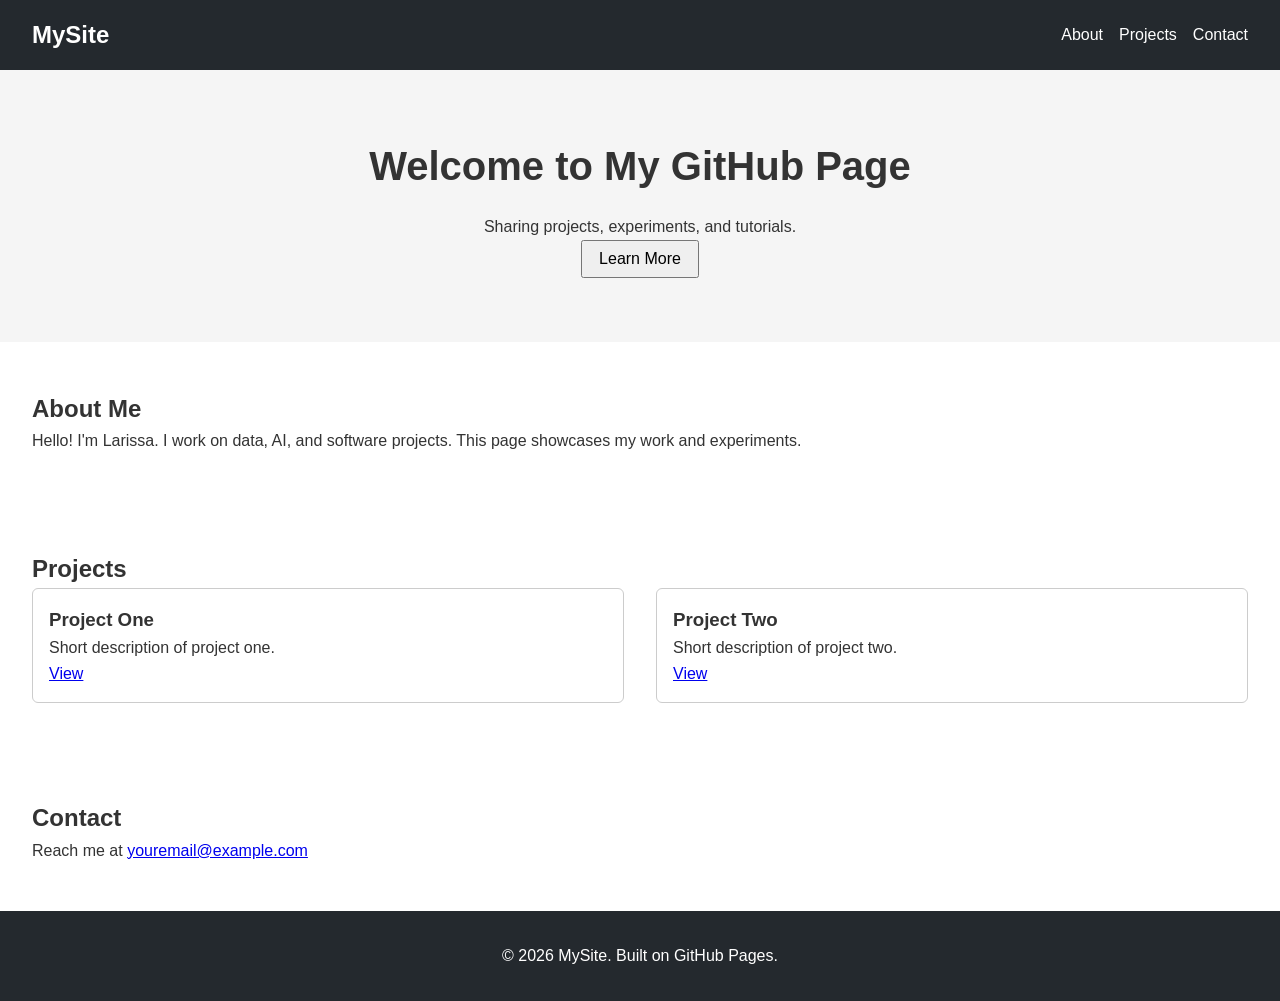
==== index.html @ 7c56d3fb "Initial commit: add home page" ====
<!DOCTYPE html>
<html lang="en">
<head>
    <meta charset="UTF-8">
    <meta name="viewport" content="width=device-width, initial-scale=1.0">
    <title>Home | My GitHub Page</title>
    <link rel="stylesheet" href="style.css">
</head>
<body>
    <header>
        <nav>
            <div class="logo">MySite</div>
            <ul class="nav-links">
                <li><a href="#about">About</a></li>
                <li><a href="#projects">Projects</a></li>
                <li><a href="#contact">Contact</a></li>
            </ul>
        </nav>
    </header>

    <main>
        <section id="hero">
            <h1>Welcome to My GitHub Page</h1>
            <p>Sharing projects, experiments, and tutorials.</p>
            <button id="learnMore">Learn More</button>
        </section>

        <section id="about">
            <h2>About Me</h2>
            <p>Hello! I'm Larissa. I work on data, AI, and software projects. This page showcases my work and experiments.</p>
        </section>

        <section id="projects">
            <h2>Projects</h2>
            <div class="project-grid">
                <div class="project-card">
                    <h3>Project One</h3>
                    <p>Short description of project one.</p>
                    <a href="#">View</a>
                </div>
                <div class="project-card">
                    <h3>Project Two</h3>
                    <p>Short description of project two.</p>
                    <a href="#">View</a>
                </div>
                <!-- Add more project cards as needed -->
            </div>
        </section>

        <section id="contact">
            <h2>Contact</h2>
            <p>Reach me at <a href="mailto:youremail@example.com">youremail@example.com</a></p>
        </section>
    </main>

    <footer>
        <p>&copy; 2026 MySite. Built on GitHub Pages.</p>
    </footer>

    <script src="script.js"></script>
</body>
</html>
---- style.css ----
/* Reset */
* {
    margin: 0;
    padding: 0;
    box-sizing: border-box;
}

/* Body & font */
body {
    font-family: Arial, sans-serif;
    line-height: 1.6;
    color: #333;
}

/* Header & nav */
header {
    background: #24292e;
    color: #fff;
    padding: 1rem 2rem;
}

nav {
    display: flex;
    justify-content: space-between;
    align-items: center;
}

nav .logo {
    font-size: 1.5rem;
    font-weight: bold;
}

nav ul {
    list-style: none;
    display: flex;
    gap: 1rem;
}

nav a {
    color: #fff;
    text-decoration: none;
}

/* Hero section */
#hero {
    text-align: center;
    padding: 4rem 2rem;
    background: #f5f5f5;
}

#hero h1 {
    font-size: 2.5rem;
    margin-bottom: 1rem;
}

#hero button {
    padding: 0.5rem 1rem;
    font-size: 1rem;
    cursor: pointer;
}

/* Sections */
section {
    padding: 3rem 2rem;
}

.project-grid {
    display: flex;
    gap: 2rem;
    flex-wrap: wrap;
}

.project-card {
    flex: 1 1 200px;
    padding: 1rem;
    border: 1px solid #ccc;
    border-radius: 6px;
}

/* Footer */
footer {
    text-align: center;
    padding: 2rem;
    background: #24292e;
    color: #fff;
}
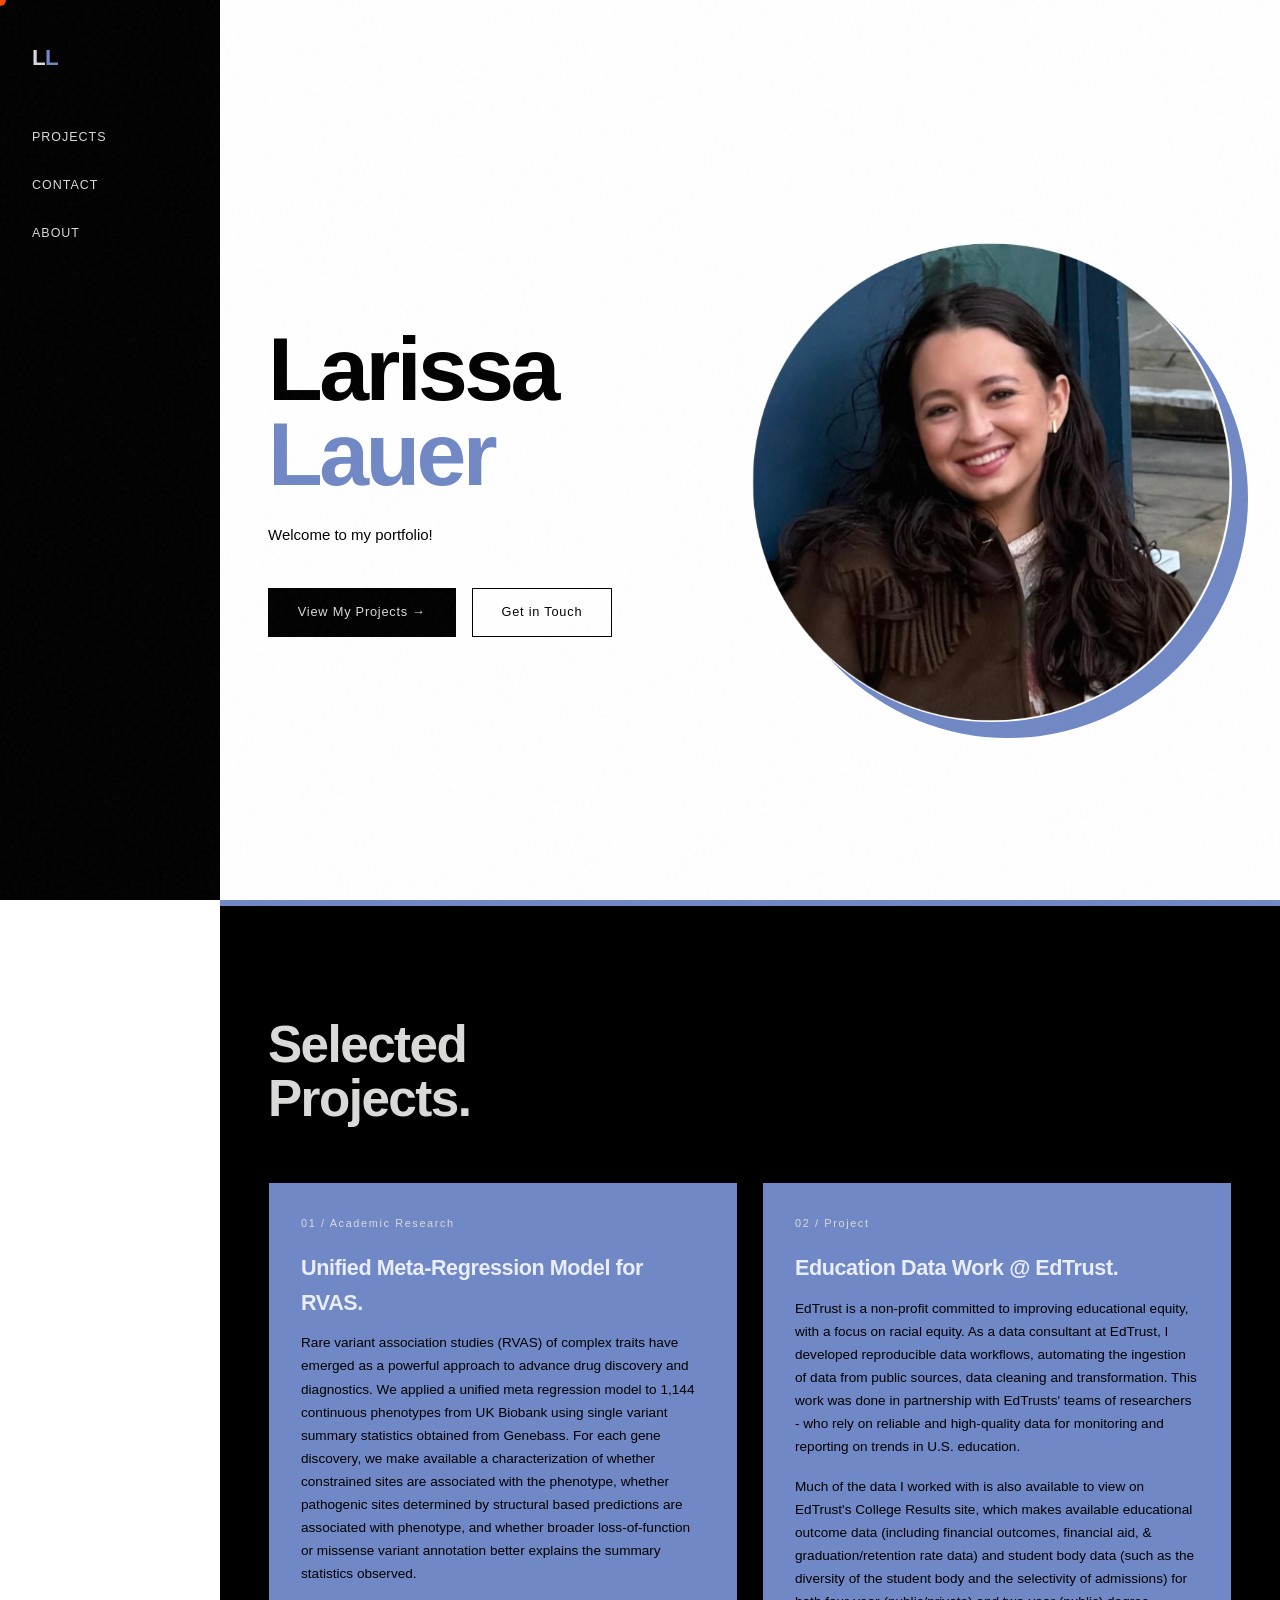
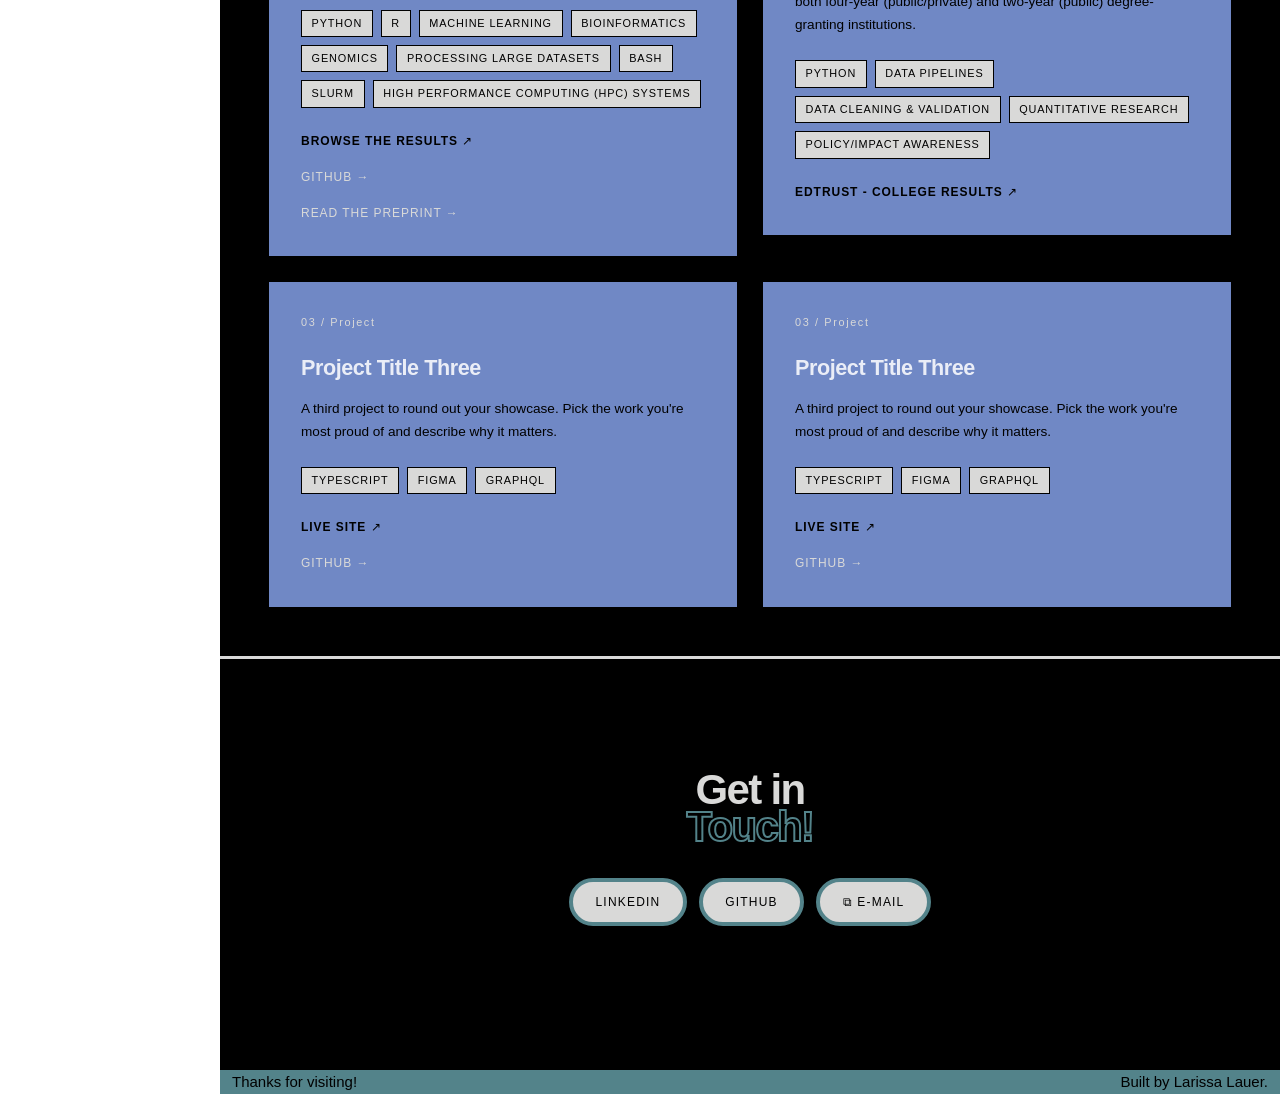
==== commit 000bf774: "Update homepage layout and styling, including content additions." ====
--- a/index.html
+++ b/index.html
@@ -1,62 +1,175 @@
 <!DOCTYPE html>
 <html lang="en">
 <head>
-    <meta charset="UTF-8">
-    <meta name="viewport" content="width=device-width, initial-scale=1.0">
-    <title>Home | My GitHub Page</title>
-    <link rel="stylesheet" href="style.css">
+  <meta charset="UTF-8" />
+  <meta name="viewport" content="width=device-width, initial-scale=1.0" />
+  <title>Larissa Lauer — Portfolio</title>
+  <link rel="preconnect" href="https://fonts.googleapis.com" />
+  <link rel="preconnect" href="https://fonts.gstatic.com" crossorigin />
+  <link href="https://fonts.googleapis.com/css2?family=Syne:wght@400;700;800&family=DM+Mono:ital,wght@0,300;0,400;1,300&display=swap" rel="stylesheet" />
+  <link rel="stylesheet" href="style.css">
+
 </head>
 <body>
-    <header>
-        <nav>
-            <div class="logo">MySite</div>
-            <ul class="nav-links">
-                <li><a href="#about">About</a></li>
-                <li><a href="#projects">Projects</a></li>
-                <li><a href="#contact">Contact</a></li>
-            </ul>
-        </nav>
-    </header>
 
-    <main>
-        <section id="hero">
-            <h1>Welcome to My GitHub Page</h1>
-            <p>Sharing projects, experiments, and tutorials.</p>
-            <button id="learnMore">Learn More</button>
-        </section>
+  <div class="cursor" id="cursor"></div>
 
-        <section id="about">
-            <h2>About Me</h2>
-            <p>Hello! I'm Larissa. I work on data, AI, and software projects. This page showcases my work and experiments.</p>
-        </section>
+  <nav id="nav">
+    <a href="#" class="nav-logo">L<span>L</span></a>
+    <ul class="nav-links">
+      <li><a href="#projects">Projects</a></li>
+      <li><a href="#contact">Contact</a></li>
+      <li><a href="about.html">About</a></li>
+    </ul>
+  </nav>
 
-        <section id="projects">
-            <h2>Projects</h2>
-            <div class="project-grid">
-                <div class="project-card">
-                    <h3>Project One</h3>
-                    <p>Short description of project one.</p>
-                    <a href="#">View</a>
-                </div>
-                <div class="project-card">
-                    <h3>Project Two</h3>
-                    <p>Short description of project two.</p>
-                    <a href="#">View</a>
-                </div>
-                <!-- Add more project cards as needed -->
-            </div>
-        </section>
+  <!-- Hero -->
+  <section class="hero">
+    <div class="hero-text">
+      <h1 class="hero-name">
+        <span class="line-accent">Larissa</span><br>
+        <span class="line-stroke">Lauer</span><br>
+      </h1>
+      <p class="hero-desc">
+        Welcome to my portfolio! <br>
+      </p>
+      <div class="hero-cta">
+        <a href="#projects" class="btn btn-primary">View My Projects →</a>
+        <a href="#contact" class="btn btn-ghost">Get in Touch</a>
+      </div>
+    </div>
+    <div class="hero-visual">
+      <div class="hero-avatar-wrap">
+        <div class="hero-avatar-bg"></div>
+        <div class="hero-avatar">
+          <img src="circle_cropped_pic.jpeg" alt="Larissa Lauer" style="width:100%;height:100%;object-fit:cover;">
+        </div>
+      </div>
+    </div>
+  </section>
 
-        <section id="contact">
-            <h2>Contact</h2>
-            <p>Reach me at <a href="mailto:youremail@example.com">youremail@example.com</a></p>
-        </section>
-    </main>
+  <!-- Projects -->
+  <section id="projects">
+    <h2 class="section-title-light reveal">Selected<br>Projects.</h2>
+    <div class="projects-grid">
 
-    <footer>
-        <p>&copy; 2026 MySite. Built on GitHub Pages.</p>
-    </footer>
+      <!-- Project 1 -->
+      <div class="project-card reveal">
+        <p class="project-number">01 / Academic Research</p>
+        <h3 class="project-title">Unified Meta-Regression Model for RVAS.</h3>
+        <p class="project-desc">
+          Rare variant association studies (RVAS) of complex traits have emerged as a powerful approach to advance drug discovery and diagnostics. 
+          We applied a unified meta regression model to 1,144 continuous phenotypes from UK Biobank using single variant summary statistics obtained from Genebass. 
+          For each gene discovery, we make available a characterization of whether constrained sites are associated with the phenotype, whether pathogenic sites determined by 
+          structural based predictions are associated with phenotype, and whether broader loss-of-function or missense variant annotation better explains the summary statistics observed.
+        </p>
+        <div class="project-tags">
+          <span class="tag">Python</span>
+          <span class="tag">R</span>
+          <span class="tag">Machine Learning</span>
+          <span class="tag">Bioinformatics</span>
+          <span class="tag">Genomics</span>
+          <span class="tag">Processing Large Datasets</span>
+          <span class="tag">Bash</span>
+          <span class="tag">SLURM</span>
+          <span class="tag">High performance Computing (HPC) Systems</span>
+        </div>
+        <div class="project-links">
+          <a href="https://larissalauer.shinyapps.io/data_browser/" class="project-link">Browse the results ↗</a>
+          <a href="https://github.com/rivas-lab/phenome-wide-unified-model?tab=readme-ov-file" class="project-link ghost">GitHub →</a>
+          <a href="https://www.biorxiv.org/content/10.1101/2025.01.23.634522v1" class="project-link ghost">Read the preprint →</a>
+        </div>
+      </div>
 
-    <script src="script.js"></script>
+      <!-- Project 2 -->
+      <div class="project-card reveal">
+        <p class="project-number">02 / Project</p>
+        <h3 class="project-title">Education Data Work @ EdTrust.</h3>
+        <p class="project-desc">
+          EdTrust is a non-profit committed to improving educational equity, with a focus on racial equity. 
+          As a data consultant at EdTrust, I developed reproducible data workflows, automating the ingestion of 
+          data from public sources, data cleaning and transformation. This work was done in partnership with
+          EdTrusts' teams of researchers - who rely on reliable and high-quality data for monitoring and reporting on 
+          trends in U.S. education. </p>
+        <p class="project-desc"> 
+          Much of the data I worked with is also available to view on EdTrust's College Results site, which makes available educational outcome data (including financial outcomes, financial aid, & graduation/retention rate data) and student body data 
+          (such as the diversity of the student body and the selectivity of admissions) for both four-year (public/private) and two-year (public) degree-granting institutions.</p>
+        </p>
+        <div class="project-tags">
+          <span class="tag">Python</span>
+          <span class="tag">Data Pipelines</span>
+          <span class="tag">Data Cleaning & Validation</span>
+          <span class="tag">Quantitative Research</span>
+          <span class="tag">Policy/Impact Awareness</span>
+        </div>
+        <div class="project-links">
+          <a href="https://collegeresults.org/" class="project-link">EdTrust - College Results ↗</a>
+        </div>
+      </div>
+
+      <!-- Project 3 -->
+      <div class="project-card reveal">
+        <p class="project-number">03 / Project</p>
+        <h3 class="project-title">Project Title Three</h3>
+        <p class="project-desc">
+          A third project to round out your showcase. Pick the work you're
+          most proud of and describe why it matters.
+        </p>
+        <div class="project-tags">
+          <span class="tag">TypeScript</span>
+          <span class="tag">Figma</span>
+          <span class="tag">GraphQL</span>
+        </div>
+        <div class="project-links">
+          <a href="#" class="project-link">Live Site ↗</a>
+          <a href="#" class="project-link ghost">GitHub →</a>
+        </div>
+      </div>
+
+       <!-- Project 3 -->
+       <div class="project-card reveal">
+        <p class="project-number">03 / Project</p>
+        <h3 class="project-title">Project Title Three</h3>
+        <p class="project-desc">
+          A third project to round out your showcase. Pick the work you're
+          most proud of and describe why it matters.
+        </p>
+        <div class="project-tags">
+          <span class="tag">TypeScript</span>
+          <span class="tag">Figma</span>
+          <span class="tag">GraphQL</span>
+        </div>
+        <div class="project-links">
+          <a href="#" class="project-link">Live Site ↗</a>
+          <a href="#" class="project-link ghost">GitHub →</a>
+        </div>
+      </div>
+
+
+    </div>
+  </section>
+
+  <!-- Contact -->
+  <section id="contact">
+    <div class="contact-inner">
+      <h2 class="contact-giant">
+        Get in<br>
+        <span class="stroke">Touch!</span>
+      </h2>
+      </p>
+        <div class="social-links">
+          <a href="https://www.linkedin.com/in/lauerlarissa" class="btn-social">LinkedIn</a>
+          <a href="https://github.com/larissalauer" class="btn-social">GitHub</a>
+          <a href="mailto:lauerlarissa@gmail.com" class="btn-social">⧉ E-Mail</a>
+      </div>
+    </div>
+  </section>
+
+  <footer>
+    <span>Thanks for visiting!</span>Built by Larissa Lauer.
+  </footer>
+
+  <script src="script.js"></script>
+
 </body>
-</html>+</html>
--- a/style.css
+++ b/style.css
@@ -1,86 +1,437 @@
-/* Reset */
-* {
-    margin: 0;
-    padding: 0;
-    box-sizing: border-box;
-}
-
-/* Body & font */
+*, *::before, *::after { box-sizing: border-box; margin: 0; padding: 0; }
+
+:root {
+  --light:          #ffffffd9;
+  --dark:           #000000;
+  --muted:          #D9D9D8;
+  --cursor:         #fb500c;
+  --purple:         #7088c5;
+  --teal:           #53838a;  
+  --font-display: 'Outfit', sans-serif;
+  --font-mono:    'Figtree', sans-serif;
+}
+
+html { scroll-behavior: smooth; }
+
 body {
-    font-family: Arial, sans-serif;
-    line-height: 1.6;
-    color: #333;
-}
-
-/* Header & nav */
-header {
-    background: #24292e;
-    color: #fff;
-    padding: 1rem 2rem;
-}
-
+  background: var(--light);
+  color: var(--light);
+  font-family: var(--font-mono);
+  font-size: 15px;
+  line-height: 1.6;
+  padding-left: 220px;
+  overflow-x: hidden;
+  cursor: none;
+}
+
+/* ── Custom cursor ── */
+.cursor {
+  width: 12px; height: 12px;
+  background: var(--cursor);
+  border-radius: 50%;
+  position: fixed; top: 0; left: 0;
+  pointer-events: none;
+  z-index: 9999;
+  transform: translate(-50%, -50%);
+  transition: transform 0.08s ease, width 0.2s, height 0.2s, background 0.2s;
+  mix-blend-mode: difference;
+}
+.cursor.grow { width: 40px; height: 40px; }
+
+/* ── Noise overlay ── */
+body::before {
+  content: '';
+  position: fixed; inset: 0;
+  background-image: url("data:image/svg+xml,%3Csvg viewBox='0 0 256 256' xmlns='http://www.w3.org/2000/svg'%3E%3Cfilter id='n'%3E%3CfeTurbulence type='fractalNoise' baseFrequency='0.9' numOctaves='4' stitchTiles='stitch'/%3E%3C/filter%3E%3Crect width='100%25' height='100%25' filter='url(%23n)' opacity='1'/%3E%3C/svg%3E");
+  opacity: 0.035;
+  pointer-events: none;
+  z-index: 100;
+}
+
+/* ── Nav ── */
 nav {
+    position: fixed;
+    top: 0; left: 0;
+    width: 220px;
+    height: 100vh;
+    z-index: 50;
+    display: flex;
+    flex-direction: column;
+    padding: 2.5rem 2rem;
+    background: var(--dark);
+    border-right: 1px solid var(--border);
+  }
+  
+  .nav-logo {
+    font-family: var(--font-display);
+    font-weight: 800;
+    font-size: 1.4rem;
+    letter-spacing: -0.03em;
+    color: var(--muted);
+    text-decoration: none;
+    margin-bottom: 3rem;
+  }
+  .nav-logo span { color: var(--purple); }
+  
+  .nav-links {
+    display: flex;
+    flex-direction: column;
+    gap: 1.5rem;
+    list-style: none;
+  }
+  
+  .nav-links a {
+    color: var(--muted);
+    text-decoration: none;
+    font-size: 0.78rem;
+    letter-spacing: 0.08em;
+    text-transform: uppercase;
+    transition: color 0.2s;
+  }
+  .nav-links a:hover { color: var(--teal); }
+
+/* ── Hero ── */
+.hero {
+  min-height: 100vh;
+  display: grid;
+  grid-template-columns: 1fr 1fr;
+  align-items: center;
+  padding: 8rem 3rem 4rem;
+  gap: 4rem;
+  position: relative;
+  overflow: hidden;
+}
+
+.hero-text { position: relative; z-index: 2; }
+
+.hero-eyebrow {
+  font-size: 0.72rem;
+  letter-spacing: 0.2em;
+  text-transform: uppercase;
+  color: var(--dark);
+  margin-bottom: 1.75rem;
+  display: flex; align-items: center; gap: 0.8rem;
+  opacity: 0; animation: fadeUp 0.6s 0.2s forwards;
+}
+.hero-eyebrow::before {
+  content: '';
+  display: inline-block;
+  width: 2rem; height: 1px;
+  background: var(--dark);
+}
+
+.hero-name {
+  font-family: var(--font-display);
+  font-weight: 800;
+  font-size: clamp(3.5rem, 7vw, 6.5rem);
+  line-height: 0.95;
+  letter-spacing: -0.04em;
+  margin-bottom: 1.5rem;
+  opacity: 0; animation: fadeUp 0.7s 0.35s forwards;
+}
+.hero-name .line-accent { color: var(--dark); }
+.hero-name .line-stroke {
+  color: var(--purple);
+}
+
+.hero-desc {
+  color: var(--dark);
+  max-width: 38ch;
+  line-height: 1.8;
+  margin-bottom: 2.5rem;
+  opacity: 0; animation: fadeUp 0.7s 0.5s forwards;
+}
+
+.hero-cta {
+  display: flex; gap: 1rem; flex-wrap: wrap;
+  opacity: 0; animation: fadeUp 0.7s 0.65s forwards;
+}
+.btn {
+  display: inline-flex; align-items: center; gap: 0.5rem;
+  padding: 0.85rem 1.8rem;
+  font-family: var(--font-mono);
+  font-size: 0.8rem;
+  letter-spacing: 0.06em;
+  text-decoration: none;
+  border: 1px solid;
+  transition: background 0.2s, color 0.2s, transform 0.15s;
+  cursor: none;
+}
+.btn:hover { transform: translateY(-2px); }
+
+.btn-primary { background: var(--dark); color: var(--light); border-color: var(--dark); }
+.btn-primary:hover { background-color: var(--purple); }
+
+.btn-ghost { background: transparent; color: var(--dark); border-color: var(--dark); }
+.btn-ghost:hover { background-color: var(--teal); }
+
+.hero-visual {
+  position: relative; z-index: 2;
+  display: flex; justify-content: center; align-items: center;
+  opacity: 0; animation: fadeIn 1s 0.4s forwards;
+}
+.hero-avatar-wrap {
+  position: relative;
+  width: 480px; height: 480px;
+}
+.hero-avatar-bg {
+  position: absolute;
+  inset: 0;
+  border: transparent;
+  transform: translate(16px, 16px);
+  background: var(--purple);
+  border-radius: 50%;
+}
+.hero-avatar {
+  position: relative;
+  background: transparent;
+  overflow: hidden;
+  display: flex; align-items: center; justify-content: center;
+  flex-direction: column; gap: 0.5rem;
+  border: transparent;
+  border-radius: 50%;
+}
+
+/* ── Sections ── */
+section { padding: 7rem 3rem 3rem; }
+.section-title {
+  font-family: var(--font-display);
+  font-weight: 800;
+  font-size: clamp(2.2rem, 4vw, 3.5rem);
+  letter-spacing: -0.03em;
+  line-height: 1.05;
+  color: var(--dark);
+  margin-bottom: 3.5rem;
+}
+.section-title-light {
+    font-family: var(--font-display);
+    font-weight: 800;
+    font-size: clamp(2.2rem, 4vw, 3.5rem);
+    letter-spacing: -0.03em;
+    line-height: 1.05;
+    color: var(--muted);
+    margin-bottom: 3.5rem;
+  }
+
+/* ── Projects ── */
+#projects { 
+    background: var(--dark); 
+    border-top: 6px solid var(--purple);
+}
+.projects-grid {
+    display: grid;
+    grid-template-columns: minmax(0, 1fr) minmax(0, 1fr);
+    gap: 1.5rem;
+    align-items: start;
+}
+.project-card {
+  background: var(--purple);
+  border: 1px solid var(--dark);
+  padding: 2rem;
+  position: relative;
+  overflow: hidden;
+  transition: border-color 0.25s, transform 0.25s;
+  cursor: none;
+}
+.project-card::before {
+  content: '';
+  position: absolute;
+  top: 0; left: 0; right: 0;
+  height: 2px;
+  background: var(--dark);
+  transform: scaleX(0);
+  transform-origin: left;
+  transition: transform 0.3s ease;
+}
+.project-card:hover { border-color: var(--dark); transform: translateY(-4px); }
+.project-card:hover::before { transform: scaleX(1); }
+.project-number {
+  font-size: 0.68rem;
+  letter-spacing: 0.15em;
+  color: var(--muted);
+  margin-bottom: 1.2rem;
+}
+.project-title {
+  font-family: var(--font-display);
+  font-weight: 700;
+  font-size: 1.35rem;
+  letter-spacing: -0.02em;
+  margin-bottom: 0.7rem;
+}
+.project-desc {
+  color: var(--dark);
+  font-size: 0.85rem;
+  line-height: 1.7;
+  margin-bottom: 1.5rem;
+  word-break: break-word;
+}
+.project-desc + .project-desc {
+    margin-top: -0.5rem;
+}
+.project-tags { display: flex; flex-wrap:wrap; gap: 0.5rem; margin-bottom: 1.5rem; }
+.tag {
+  font-size: 0.68rem;
+  letter-spacing: 0.08em;
+  text-transform: uppercase;
+  padding: 0.25rem 0.6rem;
+  border: 1px solid var(--dark);
+  background-color: var(--muted);
+  color: var(--dark);
+}
+.project-links { display: flex; flex-direction: column; gap: 1rem; }
+.project-link {
+  font-size: 0.75rem;
+  font-weight: 550;
+  letter-spacing: 0.08em;
+  text-transform: uppercase;
+  color: var(--dark);
+  text-decoration: none;
+  border-bottom: 1px solid transparent;
+  transition: border-color 0.2s;
+}
+.project-link:hover { border-color: var(--dark); }
+
+.project-link.ghost {
+    font-size: 0.75rem;
+    font-weight: 400;
+    letter-spacing: 0.08em;
+    text-transform: uppercase;
+    color: var(--dark);
+    text-decoration: none;
+    border-bottom: 1px solid transparent;
+    transition: border-color 0.2s;
+    color: var(--muted); 
+}
+.project-link.ghost:hover { color: var(--light); border-color: var(--muted); }
+
+/* ── Contact ── */
+#contact {
+  background: var(--dark);
+  border-top: 3px solid var(--light);
+  text-align: center;
+  padding-bottom: 6rem;
+}
+.contact-inner { max-width: 600px; margin: 0 auto; }
+.contact-giant {
+  font-family: var(--font-display);
+  font-weight: 800;
+  font-size: clamp(1rem, -7.125rem + 26vw, 2.625rem);;
+  letter-spacing: -0.04em;
+  line-height: 0.9;
+  margin-bottom: 1.5rem;
+  color: var(--muted)
+}
+.contact-giant .stroke {
+  -webkit-text-stroke: 2px var(--teal);
+  color: transparent;
+}
+.contact-desc {
+  color: var(--muted);
+  max-width: 40ch;
+  margin: 0 auto 2.5rem;
+  line-height: 1.8;
+  font-size: 0.9rem;
+}
+
+.social-links {
+    display: flex;
+    justify-content: center;
+    flex-wrap: wrap;
+    gap: 0.75rem;
+    margin-top: 2rem;
+    margin-bottom: 3rem;
+  }
+  
+  .btn-social {
+    display: inline-flex;
+    align-items: center;
+    padding: 0.65rem 1.4rem;
+    font-family: var(--font-mono);
+    font-size: 0.75rem;
+    letter-spacing: 0.1em;
+    text-transform: uppercase;
+    text-decoration: none;
+    border: 4px solid var(--teal);
+    border-radius: 999px;
+    color: var(--dark);
+    background: var(--muted);
+    cursor: none;
+  }
+  .btn-social:hover {
+    background: var(--teal);
+    color: var(--dark)
+  }
+
+  footer { 
+    padding: 0rem 0.75rem;
+    border-bottom: 1px;
     display: flex;
     justify-content: space-between;
-    align-items: center;
-}
-
-nav .logo {
-    font-size: 1.5rem;
-    font-weight: bold;
-}
-
-nav ul {
-    list-style: none;
-    display: flex;
-    gap: 1rem;
-}
-
-nav a {
-    color: #fff;
-    text-decoration: none;
-}
-
-/* Hero section */
-#hero {
-    text-align: center;
-    padding: 4rem 2rem;
-    background: #f5f5f5;
-}
-
-#hero h1 {
-    font-size: 2.5rem;
-    margin-bottom: 1rem;
-}
-
-#hero button {
-    padding: 0.5rem 1rem;
-    font-size: 1rem;
-    cursor: pointer;
-}
-
-/* Sections */
-section {
-    padding: 3rem 2rem;
-}
-
-.project-grid {
-    display: flex;
-    gap: 2rem;
-    flex-wrap: wrap;
-}
-
-.project-card {
-    flex: 1 1 200px;
-    padding: 1rem;
-    border: 1px solid #ccc;
-    border-radius: 6px;
-}
-
-/* Footer */
-footer {
-    text-align: center;
-    padding: 2rem;
-    background: #24292e;
-    color: #fff;
-}+    background-color: var(--teal);
+    color: var(--dark)
+}
+
+── Marquee ──
+.marquee-wrap {
+  border-top: 1px solid var(--dark);
+  border-bottom: 1px solid var(--dark);
+  overflow: hidden;
+  padding: 0.9rem 0;
+  background: var(--purple);
+}
+.marquee-track {
+  display: flex; gap: 3rem;
+  white-space: nowrap;
+  animation: marquee 22s linear infinite;
+}
+.marquee-item {
+  display: flex; align-items: center; gap: 3rem;
+  font-size: 0.72rem;
+  letter-spacing: 0.12em;
+  text-transform: uppercase;
+  color: var(--muted);
+}
+.marquee-dot { color: var(--dark); font-size: 1.2rem; line-height: 1; }
+@keyframes marquee { from { transform: translateX(0); } to { transform: translateX(-50%); } }
+
+/* ── Animations ── */
+@keyframes fadeUp {
+  from { opacity: 0; transform: translateY(24px); }
+  to   { opacity: 1; transform: translateY(0); }
+}
+@keyframes fadeIn {
+  from { opacity: 0; }
+  to   { opacity: 1; }
+}
+
+/* Scroll reveal */
+.reveal {
+  opacity: 0;
+  transform: translateY(32px);
+  transition: opacity 0.7s ease, transform 0.7s ease;
+}
+.reveal.visible {
+  opacity: 1;
+  transform: translateY(0);
+}
+
+/* ── Responsive ── */
+@media (max-width: 900px) {
+    nav {
+      width: 100%;
+      height: auto;
+      flex-direction: row;
+      align-items: center;
+      justify-content: space-between;
+      padding: 1.2rem 1.5rem;
+      border-right: none;
+      border-bottom: 1px solid var(--border);
+    }
+    .nav-links { flex-direction: row; gap: 1.5rem; margin-bottom: 0; }
+    .nav-logo { margin-bottom: 0; }
+    body { padding-left: 0; }
+    .projects-grid {
+        grid-template-columns: 1fr;
+      }
+
+  }
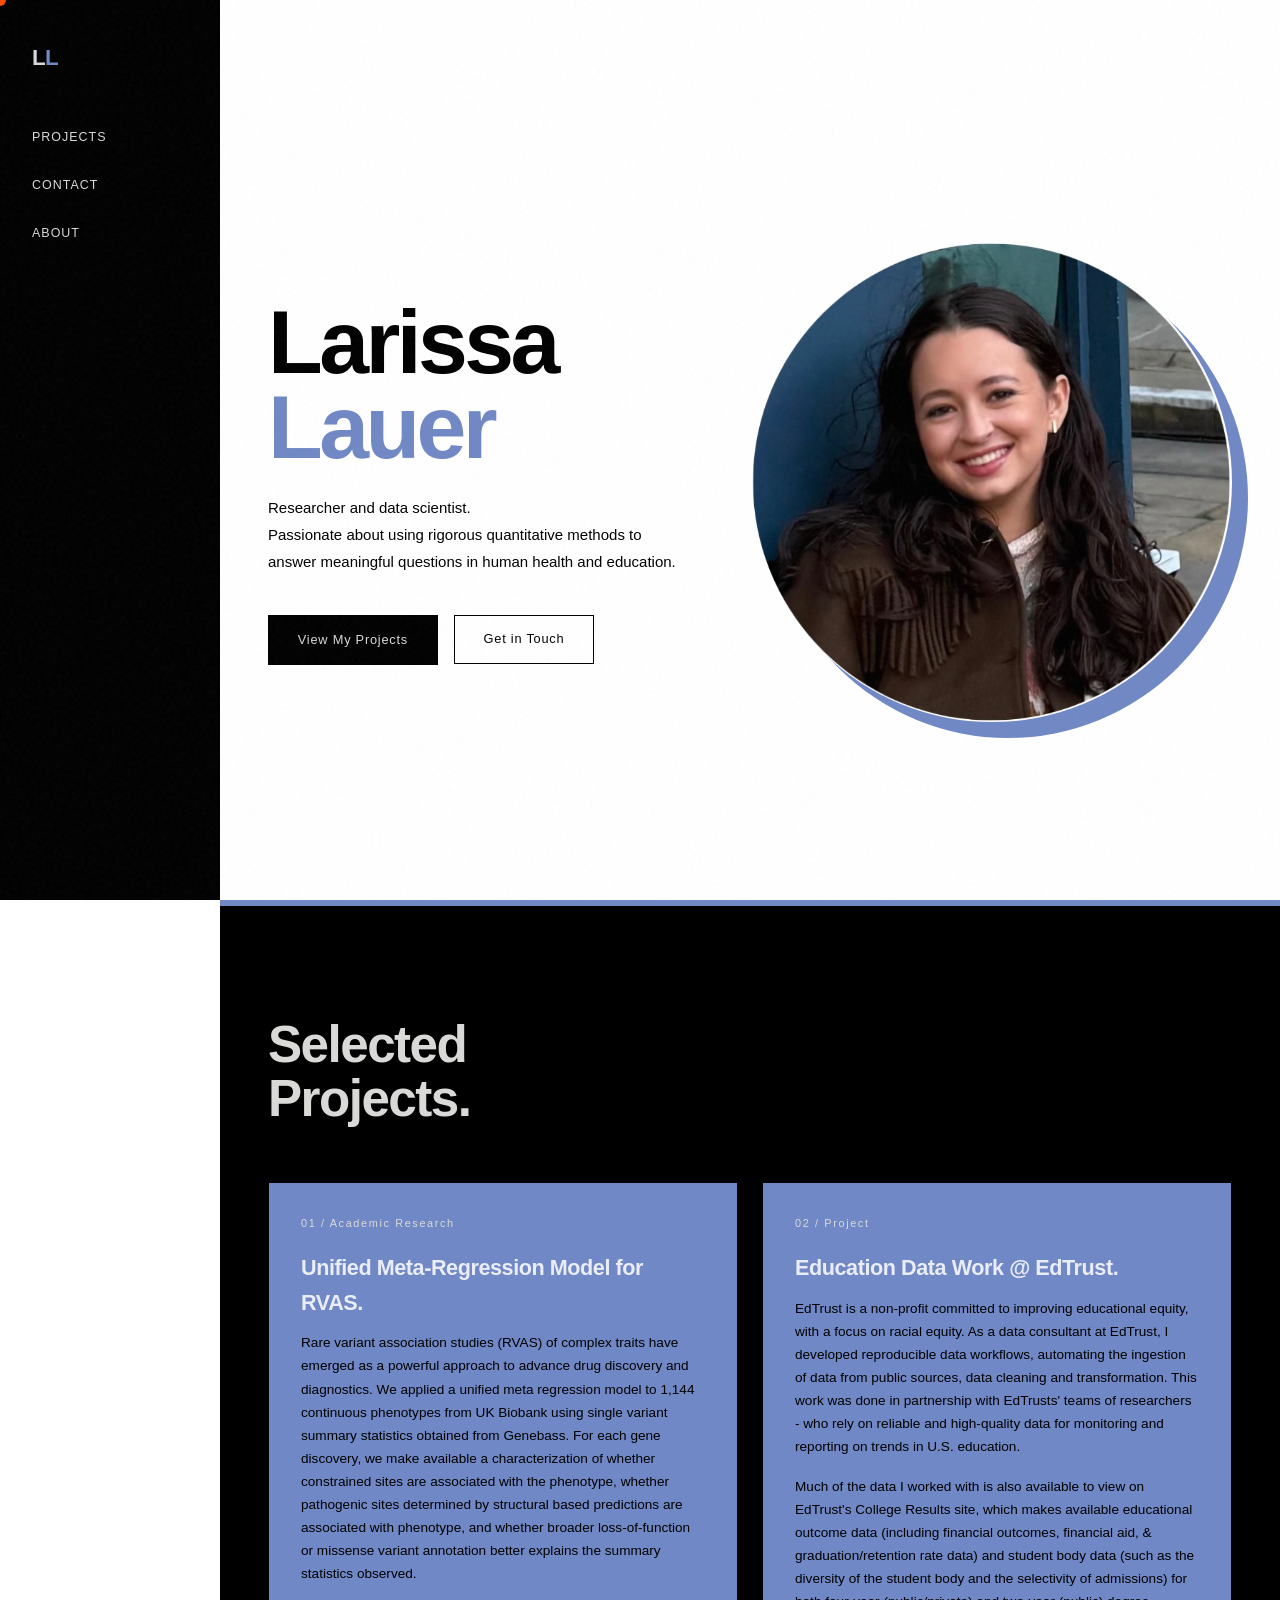
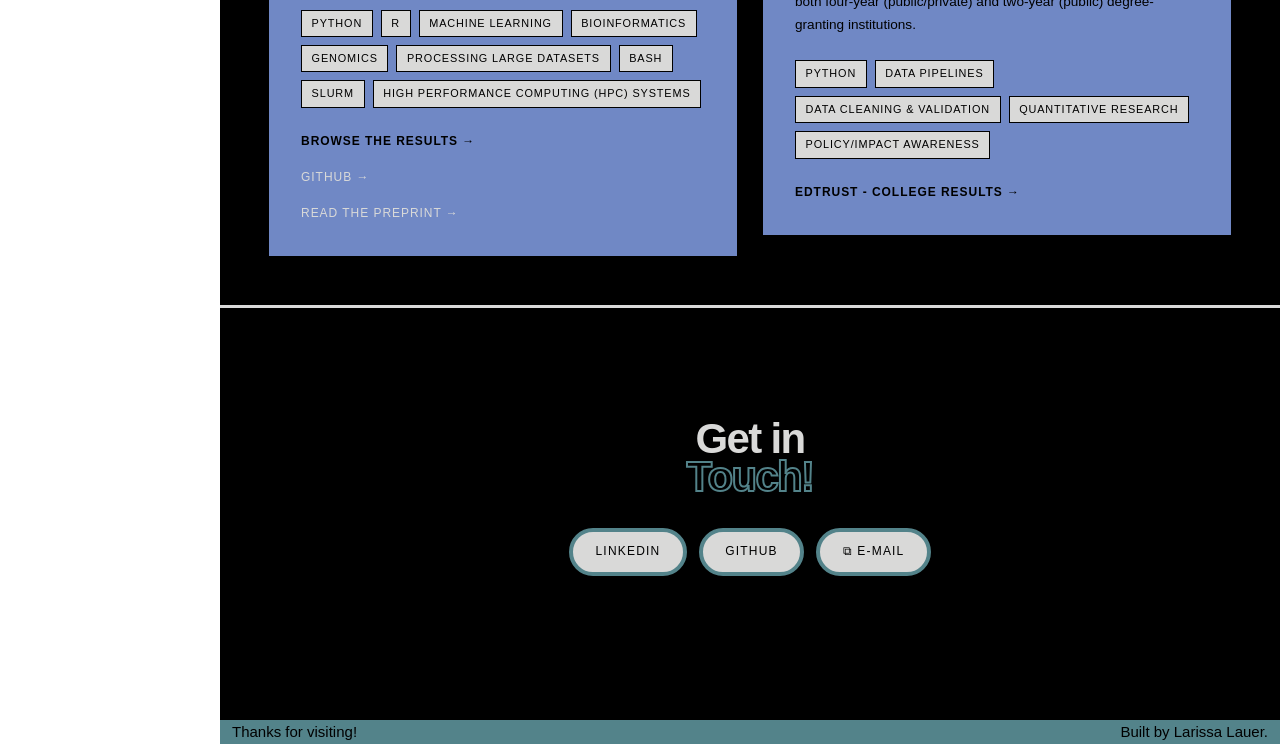
==== commit b5eaca54: "Updating bio and About page. Cleaning up project page." ====
--- a/index.html
+++ b/index.html
@@ -31,10 +31,11 @@
         <span class="line-stroke">Lauer</span><br>
       </h1>
       <p class="hero-desc">
-        Welcome to my portfolio! <br>
+        Researcher and data scientist. <br>
+        Passionate about using rigorous quantitative methods to answer meaningful questions in human health and education.
       </p>
       <div class="hero-cta">
-        <a href="#projects" class="btn btn-primary">View My Projects →</a>
+        <a href="#projects" class="btn btn-primary">View My Projects</a>
         <a href="#contact" class="btn btn-ghost">Get in Touch</a>
       </div>
     </div>
@@ -75,9 +76,9 @@
           <span class="tag">High performance Computing (HPC) Systems</span>
         </div>
         <div class="project-links">
-          <a href="https://larissalauer.shinyapps.io/data_browser/" class="project-link">Browse the results ↗</a>
-          <a href="https://github.com/rivas-lab/phenome-wide-unified-model?tab=readme-ov-file" class="project-link ghost">GitHub →</a>
-          <a href="https://www.biorxiv.org/content/10.1101/2025.01.23.634522v1" class="project-link ghost">Read the preprint →</a>
+          <a href="https://larissalauer.shinyapps.io/data_browser/" target="_blank" rel="noopener noreferrer" class="project-link">Browse the results →</a>
+          <a href="https://github.com/rivas-lab/phenome-wide-unified-model?tab=readme-ov-file" target="_blank" rel="noopener noreferrer" class="project-link ghost">GitHub →</a>
+          <a href="https://www.biorxiv.org/content/10.1101/2025.01.23.634522v1" target="_blank" rel="noopener noreferrer" class="project-link ghost">Read the preprint →</a>
         </div>
       </div>
 
@@ -103,12 +104,12 @@
           <span class="tag">Policy/Impact Awareness</span>
         </div>
         <div class="project-links">
-          <a href="https://collegeresults.org/" class="project-link">EdTrust - College Results ↗</a>
+          <a href="https://collegeresults.org/" target="_blank" rel="noopener noreferrer" class="project-link">EdTrust - College Results →</a>
         </div>
       </div>
 
       <!-- Project 3 -->
-      <div class="project-card reveal">
+      <!-- <div class="project-card reveal">
         <p class="project-number">03 / Project</p>
         <h3 class="project-title">Project Title Three</h3>
         <p class="project-desc">
@@ -121,13 +122,13 @@
           <span class="tag">GraphQL</span>
         </div>
         <div class="project-links">
-          <a href="#" class="project-link">Live Site ↗</a>
+          <a href="#" class="project-link">Live Site →</a>
           <a href="#" class="project-link ghost">GitHub →</a>
         </div>
-      </div>
+      </div> -->
 
        <!-- Project 3 -->
-       <div class="project-card reveal">
+       <!-- <div class="project-card reveal">
         <p class="project-number">03 / Project</p>
         <h3 class="project-title">Project Title Three</h3>
         <p class="project-desc">
@@ -140,10 +141,10 @@
           <span class="tag">GraphQL</span>
         </div>
         <div class="project-links">
-          <a href="#" class="project-link">Live Site ↗</a>
+          <a href="#" class="project-link">Live Site →</a>
           <a href="#" class="project-link ghost">GitHub →</a>
         </div>
-      </div>
+      </div> -->
 
 
     </div>
@@ -158,9 +159,9 @@
       </h2>
       </p>
         <div class="social-links">
-          <a href="https://www.linkedin.com/in/lauerlarissa" class="btn-social">LinkedIn</a>
-          <a href="https://github.com/larissalauer" class="btn-social">GitHub</a>
-          <a href="mailto:lauerlarissa@gmail.com" class="btn-social">⧉ E-Mail</a>
+          <a href="https://www.linkedin.com/in/lauerlarissa" target="_blank" rel="noopener noreferrer" class="btn-social">LinkedIn</a>
+          <a href="https://github.com/larissalauer" target="_blank" rel="noopener noreferrer" class="btn-social">GitHub</a>
+          <a href="mailto:lauerlarissa@gmail.com" target="_blank" rel="noopener noreferrer" class="btn-social">⧉ E-Mail</a>
       </div>
     </div>
   </section>
--- a/style.css
+++ b/style.css
@@ -136,7 +136,7 @@
 
 .hero-desc {
   color: var(--dark);
-  max-width: 38ch;
+  max-width: 50ch;
   line-height: 1.8;
   margin-bottom: 2.5rem;
   opacity: 0; animation: fadeUp 0.7s 0.5s forwards;
@@ -417,6 +417,7 @@
 
 /* ── Responsive ── */
 @media (max-width: 900px) {
+    /* Navigation tab moves to Row format. */
     nav {
       width: 100%;
       height: auto;
@@ -429,9 +430,18 @@
     }
     .nav-links { flex-direction: row; gap: 1.5rem; margin-bottom: 0; }
     .nav-logo { margin-bottom: 0; }
+    
+    /* Hide Photo*/
+    .hero-visual {
+        display: none;
+      }
+      
+    /* Remove padding */
     body { padding-left: 0; }
+
+    /* Project grids shrink to 1 column instead of 2. */
     .projects-grid {
         grid-template-columns: 1fr;
       }
 
-  }+    }
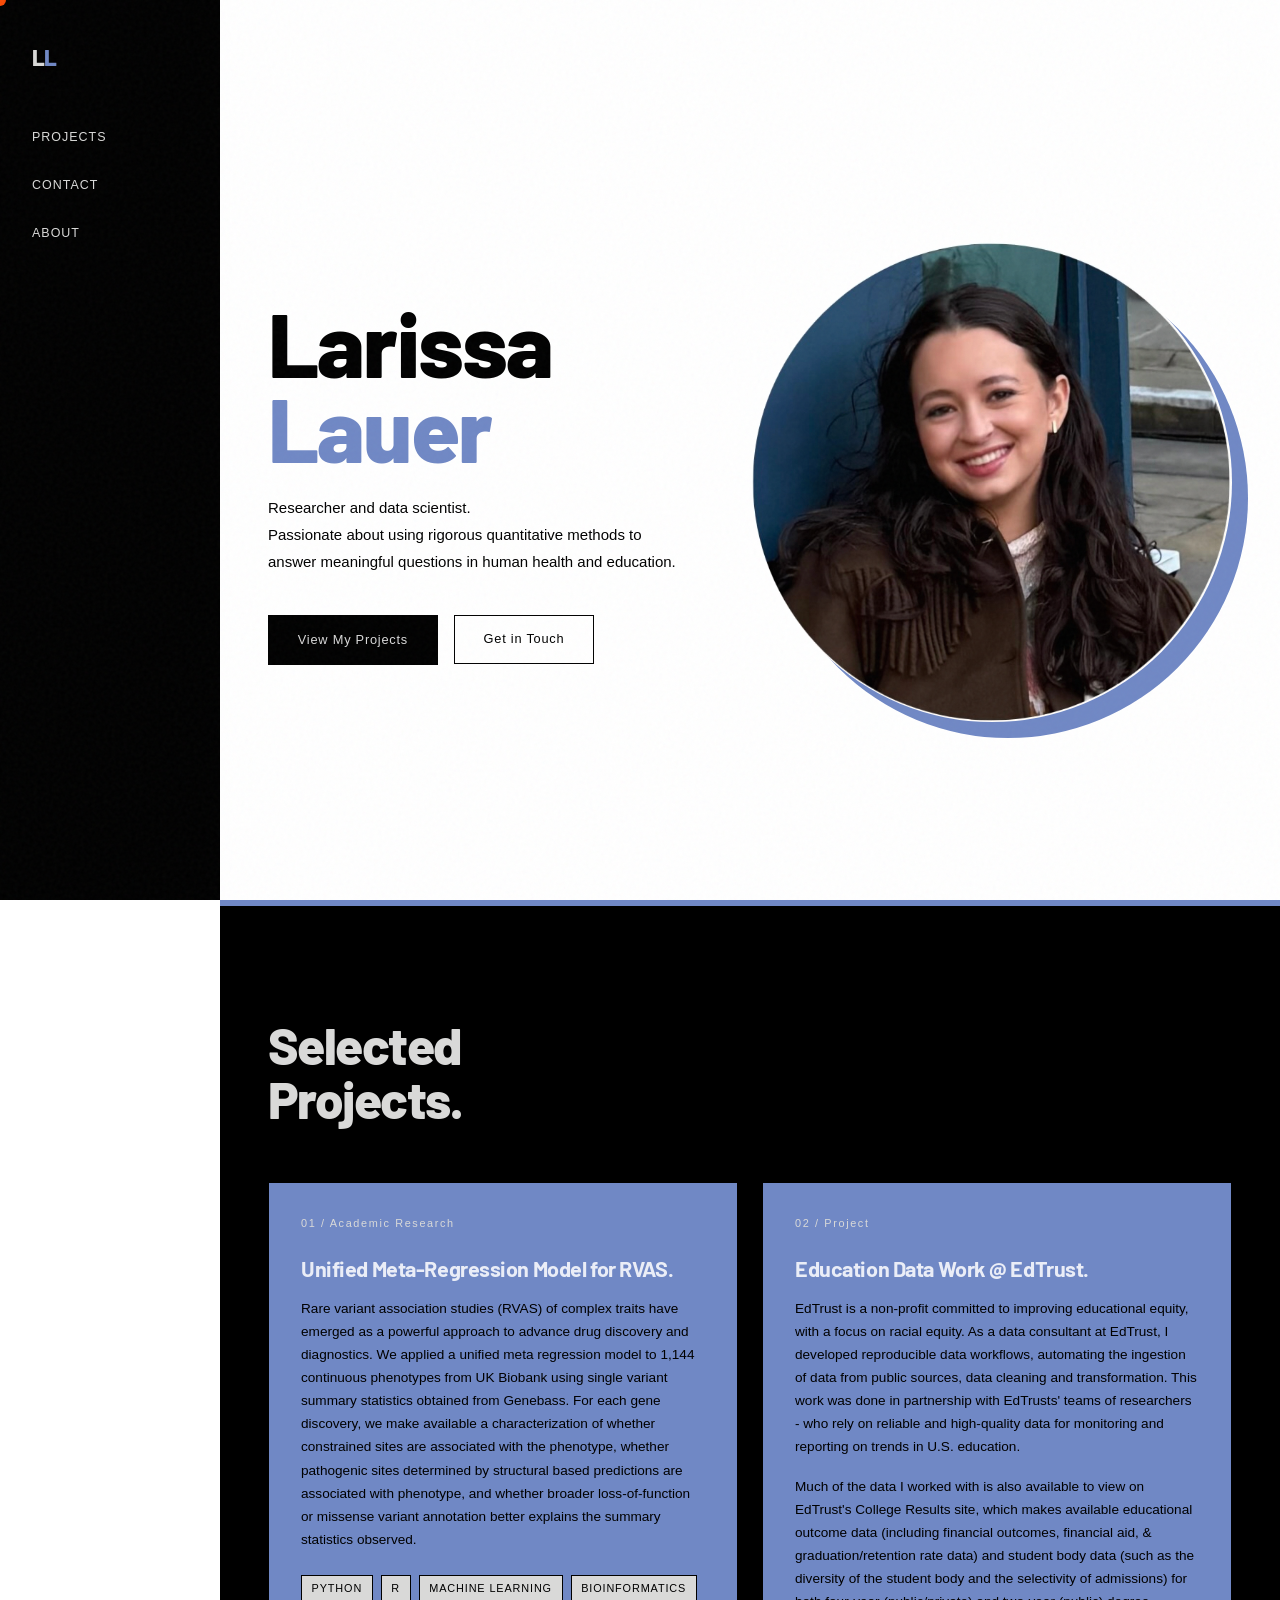
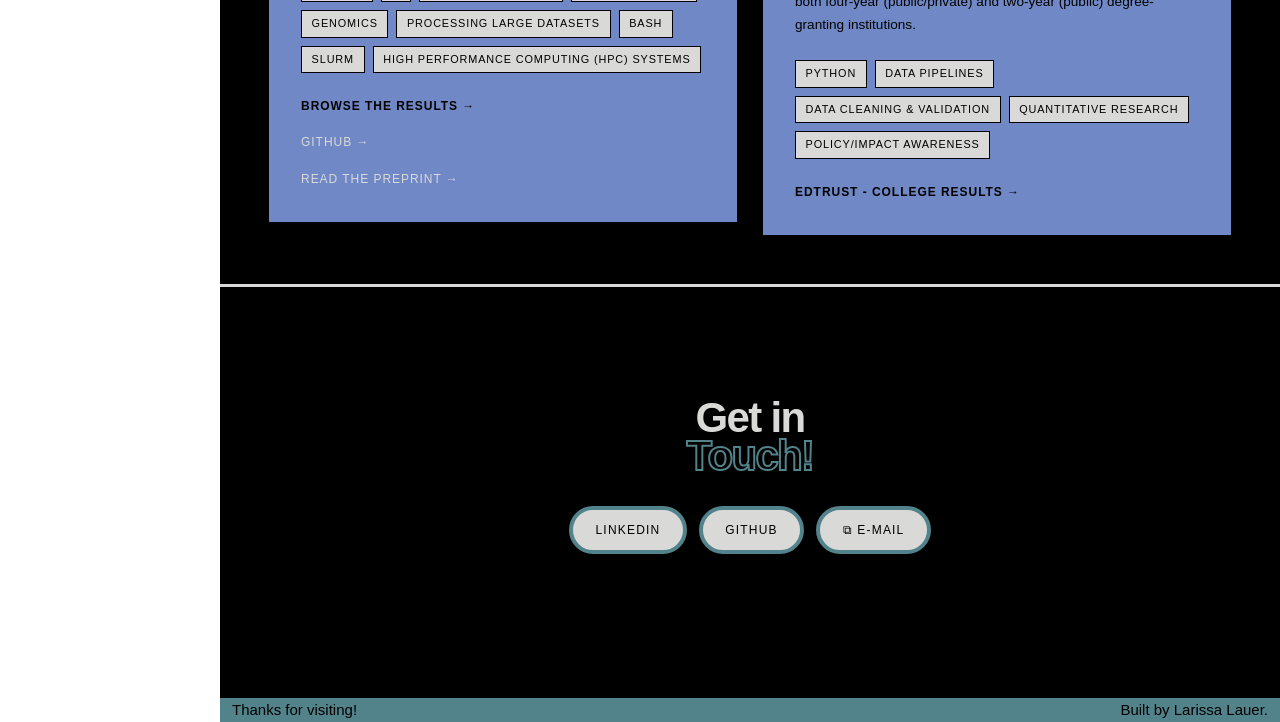
==== commit 73e1337d: "Changing fonts" ====
--- a/index.html
+++ b/index.html
@@ -6,8 +6,13 @@
   <title>Larissa Lauer — Portfolio</title>
   <link rel="preconnect" href="https://fonts.googleapis.com" />
   <link rel="preconnect" href="https://fonts.gstatic.com" crossorigin />
-  <link href="https://fonts.googleapis.com/css2?family=Syne:wght@400;700;800&family=DM+Mono:ital,wght@0,300;0,400;1,300&display=swap" rel="stylesheet" />
+  <link href="https://fonts.googleapis.com/css2?family=Barlow:wght@400;700;800&display=swap" rel="stylesheet" />
   <link rel="stylesheet" href="style.css">
+  <!-- Link sharing settings: -->
+  <meta property="og:title" content="Larissa Lauer" />
+  <meta property="og:description" content="Personal Website & Data Science Portfolio" />
+  <meta property="og:image" content="preview.png" />
+  <meta property="og:url" content="https://larissalauer.github.io/my-homepage/"/>
 
 </head>
 <body>
--- a/style.css
+++ b/style.css
@@ -7,8 +7,8 @@
   --cursor:         #fb500c;
   --purple:         #7088c5;
   --teal:           #53838a;  
-  --font-display: 'Outfit', sans-serif;
-  --font-mono:    'Figtree', sans-serif;
+  --font-display: 'Barlow', sans-serif;
+  --font-mono: 'Arial', sans-serif;
 }
 
 html { scroll-behavior: smooth; }
@@ -125,7 +125,7 @@
   font-weight: 800;
   font-size: clamp(3.5rem, 7vw, 6.5rem);
   line-height: 0.95;
-  letter-spacing: -0.04em;
+  letter-spacing: -0.02em;
   margin-bottom: 1.5rem;
   opacity: 0; animation: fadeUp 0.7s 0.35s forwards;
 }
@@ -198,7 +198,7 @@
   font-family: var(--font-display);
   font-weight: 800;
   font-size: clamp(2.2rem, 4vw, 3.5rem);
-  letter-spacing: -0.03em;
+  letter-spacing: 0.01em;
   line-height: 1.05;
   color: var(--dark);
   margin-bottom: 3.5rem;
@@ -313,9 +313,9 @@
 }
 .contact-inner { max-width: 600px; margin: 0 auto; }
 .contact-giant {
-  font-family: var(--font-display);
+  font-family: var(--font-mono);
   font-weight: 800;
-  font-size: clamp(1rem, -7.125rem + 26vw, 2.625rem);;
+  font-size: clamp(1.625rem, -1.375rem + 8vw, 2.625rem);
   letter-spacing: -0.04em;
   line-height: 0.9;
   margin-bottom: 1.5rem;
